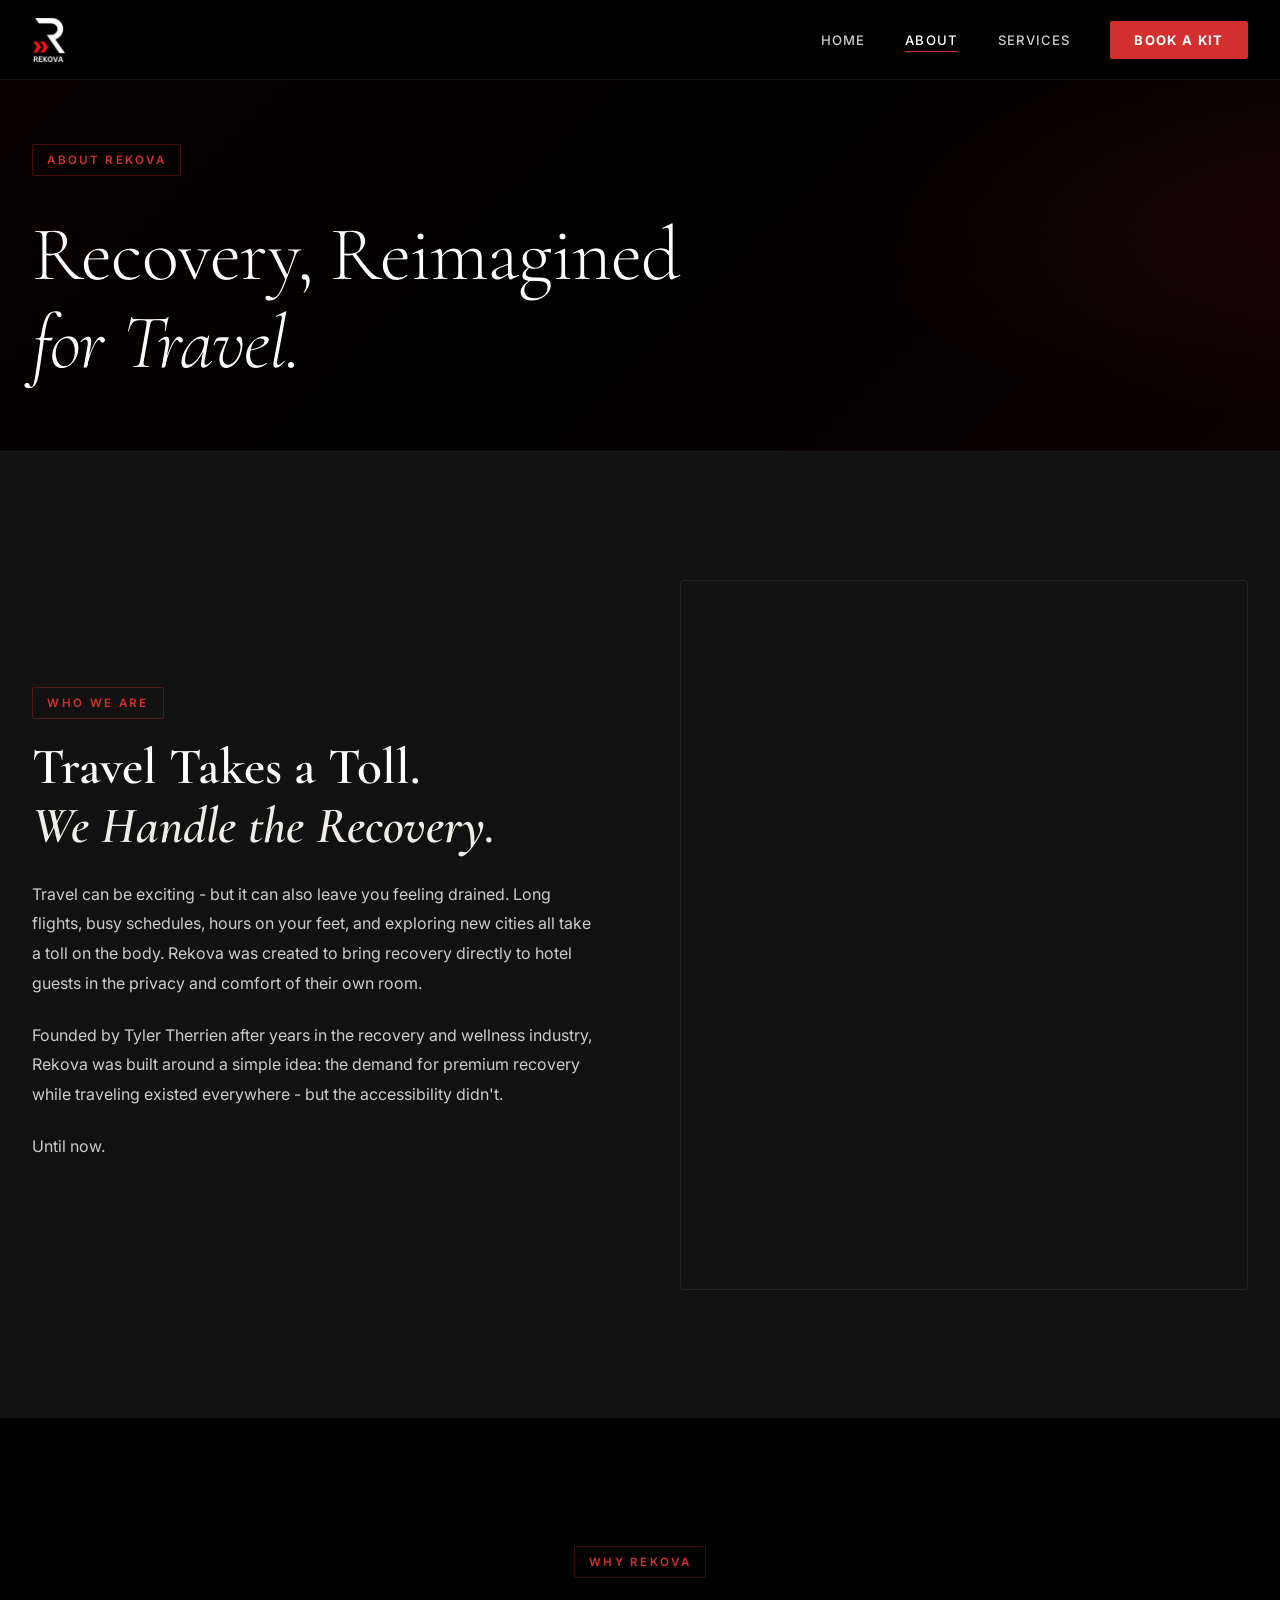
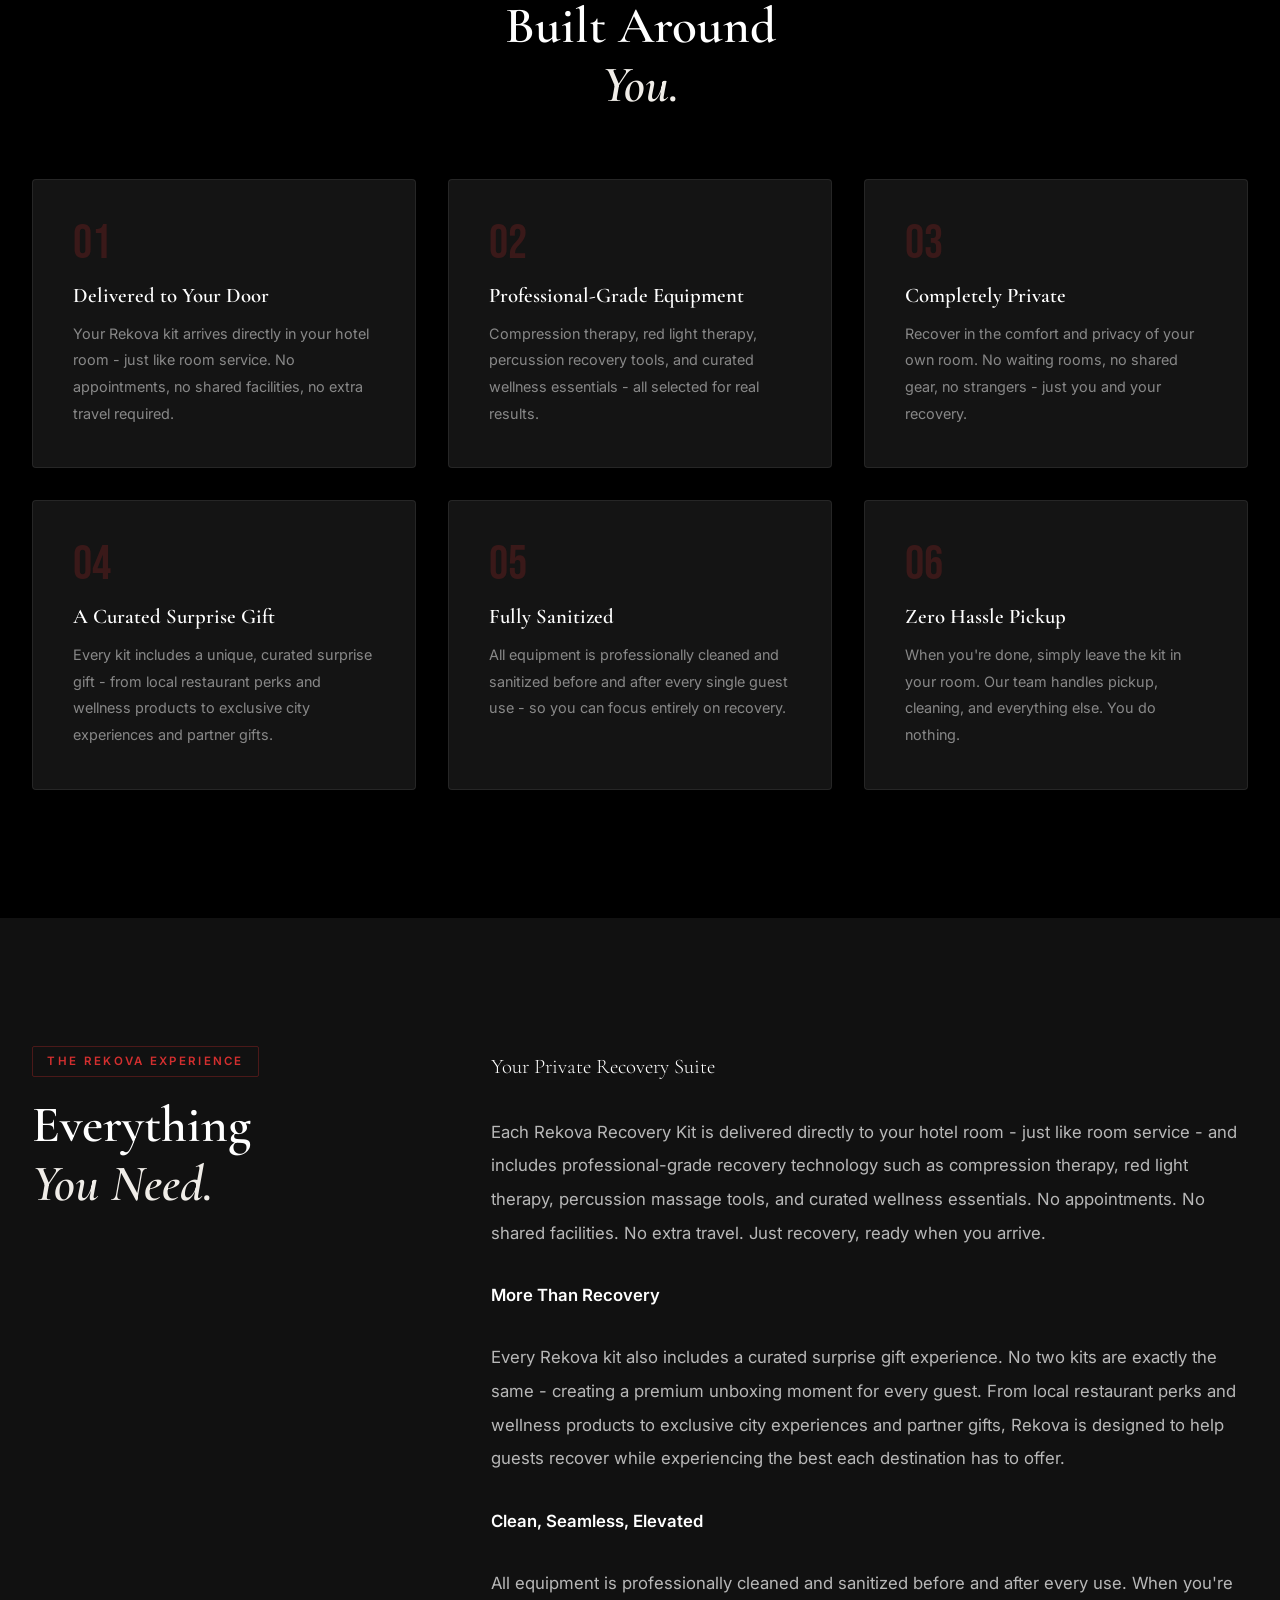
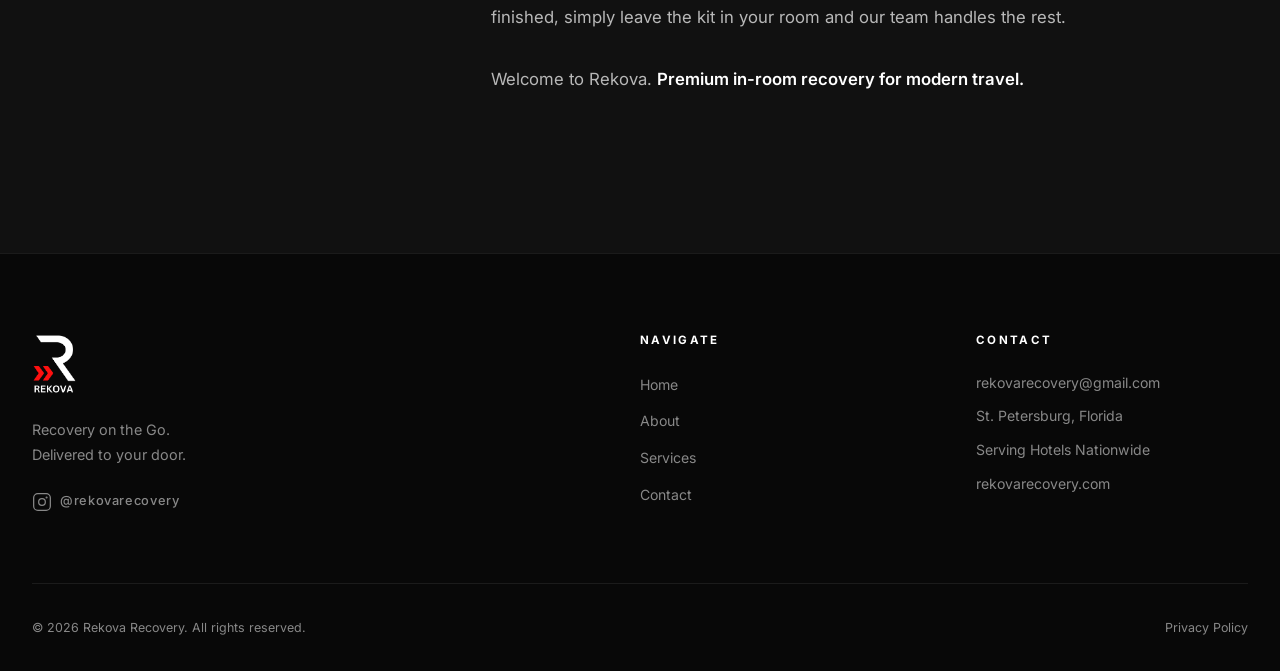
==== about.html @ cc0bc6c5 "Add full Rekova website + pitch decks" ====
﻿<!DOCTYPE html>
<html lang="en">
<head>
    <meta charset="UTF-8">
    <meta name="viewport" content="width=device-width, initial-scale=1.0">
    <title>About - Rekova Recovery</title>
    <link rel="stylesheet" href="styles.css">
    <link rel="preconnect" href="https://fonts.googleapis.com">
    <link rel="preconnect" href="https://fonts.gstatic.com" crossorigin>
    <link href="https://fonts.googleapis.com/css2?family=Cormorant+Garamond:ital,wght@0,300;0,400;0,600;0,700;1,300;1,400&family=Inter:wght@300;400;500;600;700&family=Bebas+Neue&display=swap" rel="stylesheet">
</head>
<body>

    <nav class="navbar" id="navbar">
        <div class="nav-container">
            <a href="index.html" class="nav-logo">
                <img src="rekova-logo.png" class="nav-logo-img" alt="Rekova Recovery">
            </a>
            <ul class="nav-links" id="navLinks">
                <li><a href="index.html">Home</a></li>
                <li><a href="about.html" class="active">About</a></li>
                <li><a href="services.html">Services</a></li>
                <li><a href="contact.html" class="nav-cta">Book a Kit</a></li>
            </ul>
            <button class="hamburger" id="hamburger" aria-label="Menu">
                <span></span><span></span><span></span>
            </button>
        </div>
    </nav>

    <!-- PAGE HERO -->
    <section class="page-hero">
        <div class="page-hero-bg"></div>
        <div class="page-hero-content">
            <span class="label-tag">About Rekova</span>
            <h1>Recovery, Reimagined<br><em>for Travel.</em></h1>
        </div>
    </section>

    <!-- INTRO -->
    <section class="about-intro">
        <div class="container">
            <div class="about-intro-grid">
                <div class="about-intro-text reveal-left">
                    <span class="label-tag">Who We Are</span>
                    <h2 class="section-heading">Travel Takes a Toll.<br><em>We Handle the Recovery.</em></h2>
                    <p>Travel can be exciting - but it can also leave you feeling drained. Long flights, busy schedules, hours on your feet, and exploring new cities all take a toll on the body. Rekova was created to bring recovery directly to hotel guests in the privacy and comfort of their own room.</p>
                    <p>Founded by Tyler Therrien after years in the recovery and wellness industry, Rekova was built around a simple idea: the demand for premium recovery while traveling existed everywhere - but the accessibility didn't.</p>
                    <p>Until now.</p>
                </div>
                <div class="about-intro-media reveal-right">
                    <video autoplay muted loop playsinline>
                        <source src="about-video.mp4" type="video/mp4">
                    </video>
                </div>
            </div>
        </div>
    </section>

    <!-- VALUES -->
    <section class="about-values">
        <div class="container">
            <div class="section-header reveal-up">
                <span class="label-tag">Why Rekova</span>
                <h2 class="section-heading">Built Around<br><em>You.</em></h2>
            </div>
            <div class="values-grid">
                <div class="value-card reveal-up delay-1">
                    <div class="value-num">01</div>
                    <h3>Delivered to Your Door</h3>
                    <p>Your Rekova kit arrives directly in your hotel room - just like room service. No appointments, no shared facilities, no extra travel required.</p>
                </div>
                <div class="value-card reveal-up delay-2">
                    <div class="value-num">02</div>
                    <h3>Professional-Grade Equipment</h3>
                    <p>Compression therapy, red light therapy, percussion recovery tools, and curated wellness essentials - all selected for real results.</p>
                </div>
                <div class="value-card reveal-up delay-3">
                    <div class="value-num">03</div>
                    <h3>Completely Private</h3>
                    <p>Recover in the comfort and privacy of your own room. No waiting rooms, no shared gear, no strangers - just you and your recovery.</p>
                </div>
                <div class="value-card reveal-up delay-1">
                    <div class="value-num">04</div>
                    <h3>A Curated Surprise Gift</h3>
                    <p>Every kit includes a unique, curated surprise gift - from local restaurant perks and wellness products to exclusive city experiences and partner gifts.</p>
                </div>
                <div class="value-card reveal-up delay-2">
                    <div class="value-num">05</div>
                    <h3>Fully Sanitized</h3>
                    <p>All equipment is professionally cleaned and sanitized before and after every single guest use - so you can focus entirely on recovery.</p>
                </div>
                <div class="value-card reveal-up delay-3">
                    <div class="value-num">06</div>
                    <h3>Zero Hassle Pickup</h3>
                    <p>When you're done, simply leave the kit in your room. Our team handles pickup, cleaning, and everything else. You do nothing.</p>
                </div>
            </div>
        </div>
    </section>

    <!-- STORY -->
    <section class="about-story">
        <div class="container">
            <div class="story-grid">
                <div class="story-label reveal-left">
                    <span class="label-tag">The Rekova Experience</span>
                    <h2 class="section-heading">Everything<br><em>You Need.</em></h2>
                </div>
                <div class="story-body reveal-right">
                    <p>Your Private Recovery Suite</p>
                    <p>Each Rekova Recovery Kit is delivered directly to your hotel room - just like room service - and includes professional-grade recovery technology such as compression therapy, red light therapy, percussion massage tools, and curated wellness essentials. No appointments. No shared facilities. No extra travel. Just recovery, ready when you arrive.</p>
                    <p><strong>More Than Recovery</strong></p>
                    <p>Every Rekova kit also includes a curated surprise gift experience. No two kits are exactly the same - creating a premium unboxing moment for every guest. From local restaurant perks and wellness products to exclusive city experiences and partner gifts, Rekova is designed to help guests recover while experiencing the best each destination has to offer.</p>
                    <p><strong>Clean, Seamless, Elevated</strong></p>
                    <p>All equipment is professionally cleaned and sanitized before and after every use. When you're finished, simply leave the kit in your room and our team handles the rest.</p>
                    <p>Welcome to Rekova. <strong>Premium in-room recovery for modern travel.</strong></p>
                </div>
            </div>
        </div>
    </section>

    <!-- FOOTER -->
    <footer class="footer">
        <div class="container">
            <div class="footer-grid">
                <div class="footer-brand">
                    <div class="footer-logo">
                        <img src="rekova-logo.png" class="footer-logo-img" alt="Rekova Recovery">
                    </div>
                    <p class="footer-tagline">Recovery on the Go.<br>Delivered to your door.</p>
                    <a href="https://www.instagram.com/rekovarecovery" target="_blank" rel="noopener" class="footer-ig">
                        <svg viewBox="0 0 24 24" fill="none" stroke="currentColor" stroke-width="1.5" width="20" height="20"><rect x="2" y="2" width="20" height="20" rx="5"/><circle cx="12" cy="12" r="4"/><circle cx="17.5" cy="6.5" r="0.5" fill="currentColor"/></svg>
                        @rekovarecovery
                    </a>
                </div>
                <div class="footer-nav">
                    <h4>Navigate</h4>
                    <ul>
                        <li><a href="index.html">Home</a></li>
                        <li><a href="about.html">About</a></li>
                        <li><a href="services.html">Services</a></li>
                        <li><a href="contact.html">Contact</a></li>
                    </ul>
                </div>
                <div class="footer-contact">
                    <h4>Contact</h4>
                    <ul>
                        <li><a href="mailto:rekovarecovery@gmail.com">rekovarecovery@gmail.com</a></li>
                        <li>St. Petersburg, Florida</li><li>Serving Hotels Nationwide</li>
                        <li><a href="https://www.rekovarecovery.com" target="_blank">rekovarecovery.com</a></li>
                    </ul>
                </div>
            </div>
            <div class="footer-bottom">
                <p>&copy; 2026 Rekova Recovery. All rights reserved.</p>
                <p><a href="#">Privacy Policy</a></p>
            </div>
        </div>
    </footer>
    <script src="script.js"></script>
</body>
</html>
---- styles.css ----
﻿/* ============================================
   REKOVA RECOVERY — MASTER STYLESHEET
   Black & Red | Cormorant Garamond + Inter
   ============================================ */

*, *::before, *::after { margin: 0; padding: 0; box-sizing: border-box; }

html { scroll-behavior: smooth; font-size: 16px; }

:root {
    --black:       #000000;
    --black-deep:  #080808;
    --black-mid:   #111111;
    --black-soft:  #1a1a1a;
    --black-card:  #141414;
    --red:         #D32F2F;
    --red-dark:    #B71C1C;
    --red-light:   #ef5350;
    --white:       #ffffff;
    --off-white:   #f0ede8;
    --gray:        #888888;
    --gray-light:  #cccccc;
    --border:      rgba(255,255,255,0.08);
    --border-red:  rgba(211,47,47,0.3);

    --font-display: 'Cormorant Garamond', serif;
    --font-body:    'Inter', sans-serif;
    --font-caps:    'Bebas Neue', sans-serif;

    --ease: cubic-bezier(0.4, 0, 0.2, 1);
    --ease-out: cubic-bezier(0, 0, 0.2, 1);
    --transition: all 0.35s var(--ease);

    --max-width: 1280px;
    --nav-h: 80px;
}

body {
    font-family: var(--font-body);
    background: var(--black);
    color: var(--white);
    overflow-x: hidden;
    line-height: 1.6;
}

/* ============ SCROLL ANIMATIONS ============ */
.reveal-up, .reveal-left, .reveal-right {
    opacity: 0;
    transform: translateY(40px);
    transition: opacity 0.8s var(--ease-out), transform 0.8s var(--ease-out);
}
.reveal-left { transform: translateX(-40px); }
.reveal-right { transform: translateX(40px); }
.delay-1 { transition-delay: 0.15s !important; }
.delay-2 { transition-delay: 0.30s !important; }
.delay-3 { transition-delay: 0.45s !important; }
.delay-4 { transition-delay: 0.60s !important; }
.revealed { opacity: 1 !important; transform: none !important; }

/* ============ TYPOGRAPHY ============ */
h1, h2, h3, h4 { font-family: var(--font-display); font-weight: 600; line-height: 1.15; }
h1 { font-size: clamp(2.8rem, 7vw, 6rem); }
h2 { font-size: clamp(2rem, 4vw, 3.8rem); }
h3 { font-size: clamp(1.2rem, 2vw, 1.6rem); }
p  { font-size: 1rem; line-height: 1.85; color: var(--gray-light); }

em { font-style: italic; color: var(--white); }

.section-heading { color: var(--white); margin-bottom: 1.5rem; }
.section-heading em { color: var(--off-white); }

.label-tag {
    display: inline-block;
    font-family: var(--font-body);
    font-size: 0.72rem;
    font-weight: 600;
    letter-spacing: 0.2em;
    text-transform: uppercase;
    color: var(--red);
    border: 1px solid var(--border-red);
    padding: 0.35rem 0.9rem;
    margin-bottom: 1.2rem;
    border-radius: 2px;
}
.label-light { color: var(--off-white); border-color: rgba(240,237,232,0.3); }

.section-sub { font-size: 1.05rem; color: var(--gray-light); max-width: 600px; margin: 1rem auto 0; }

/* ============ LAYOUT ============ */
.container {
    max-width: var(--max-width);
    margin: 0 auto;
    padding: 0 2rem;
}
.section-header {
    text-align: center;
    margin-bottom: 4rem;
}

/* ============ BUTTONS ============ */
.btn-primary {
    display: inline-block;
    background: var(--red);
    color: var(--white);
    font-family: var(--font-body);
    font-size: 0.82rem;
    font-weight: 700;
    letter-spacing: 0.12em;
    text-transform: uppercase;
    text-decoration: none;
    padding: 1rem 2.2rem;
    border: 2px solid var(--red);
    border-radius: 3px;
    transition: var(--transition);
    cursor: pointer;
}
.btn-primary:hover {
    background: var(--red-dark);
    border-color: var(--red-dark);
    transform: translateY(-3px);
    box-shadow: 0 20px 50px rgba(211,47,47,0.45);
}
.btn-ghost {
    display: inline-block;
    background: transparent;
    color: var(--white);
    font-family: var(--font-body);
    font-size: 0.82rem;
    font-weight: 600;
    letter-spacing: 0.12em;
    text-transform: uppercase;
    text-decoration: none;
    padding: 1rem 2.2rem;
    border: 2px solid rgba(255,255,255,0.35);
    border-radius: 3px;
    transition: var(--transition);
    cursor: pointer;
}
.btn-ghost:hover {
    border-color: var(--white);
    background: rgba(255,255,255,0.06);
    transform: translateY(-3px);
}
.btn-text-link {
    display: inline-flex;
    align-items: center;
    gap: 0.5rem;
    color: var(--red);
    font-family: var(--font-body);
    font-size: 0.85rem;
    font-weight: 600;
    letter-spacing: 0.1em;
    text-transform: uppercase;
    text-decoration: none;
    transition: var(--transition);
    margin-top: 1.5rem;
}
.btn-text-link:hover { gap: 1rem; color: var(--red-light); }
.btn-text-link .arrow { transition: var(--transition); }

/* ============ NAVBAR ============ */
.navbar {
    position: fixed;
    top: 0; left: 0; width: 100%;
    z-index: 1000;
    height: var(--nav-h);
    background: rgba(0,0,0,0.92);
    backdrop-filter: blur(12px);
    border-bottom: 1px solid var(--border);
    transition: var(--transition);
}
.navbar.scrolled {
    background: rgba(0,0,0,0.98);
    box-shadow: 0 4px 30px rgba(0,0,0,0.6);
}
.nav-container {
    max-width: var(--max-width);
    margin: 0 auto;
    padding: 0 2rem;
    height: 100%;
    display: flex;
    align-items: center;
    justify-content: space-between;
}
.nav-logo {
    display: flex;
    align-items: center;
    gap: 0.8rem;
    text-decoration: none;
}
.logo-mark { width: 42px; height: 50px; flex-shrink: 0; }
.nav-logo-img { height: 46px; width: auto; display: block; }
.footer-logo-img { height: 60px; width: auto; display: block; }
.logo-svg-icon { width: 100%; height: 100%; }
.logo-text-group { display: flex; flex-direction: column; line-height: 1.1; }
.logo-name {
    font-family: var(--font-caps);
    font-size: 1.5rem;
    color: var(--white);
    letter-spacing: 0.08em;
}
.logo-sub {
    font-family: var(--font-body);
    font-size: 0.6rem;
    font-weight: 500;
    letter-spacing: 0.2em;
    color: var(--red);
    text-transform: uppercase;
}
.nav-links {
    display: flex;
    list-style: none;
    align-items: center;
    gap: 2.5rem;
}
.nav-links a {
    text-decoration: none;
    color: var(--gray-light);
    font-size: 0.82rem;
    font-weight: 500;
    letter-spacing: 0.08em;
    text-transform: uppercase;
    transition: color 0.25s;
    position: relative;
    padding-bottom: 4px;
}
.nav-links a::after {
    content: '';
    position: absolute;
    bottom: 0; left: 0;
    width: 0; height: 1px;
    background: var(--red);
    transition: width 0.3s var(--ease);
}
.nav-links a:hover, .nav-links a.active { color: var(--white); }
.nav-links a:hover::after, .nav-links a.active::after { width: 100%; }
.nav-cta {
    background: var(--red) !important;
    color: var(--white) !important;
    padding: 0.55rem 1.4rem !important;
    border-radius: 3px;
    border: 2px solid var(--red) !important;
    letter-spacing: 0.1em !important;
    font-weight: 700 !important;
}
.nav-cta::after { display: none !important; }
.nav-cta:hover { background: var(--red-dark) !important; border-color: var(--red-dark) !important; }
.hamburger {
    display: none;
    flex-direction: column;
    gap: 5px;
    background: none;
    border: none;
    cursor: pointer;
    padding: 4px;
}
.hamburger span {
    display: block;
    width: 24px; height: 2px;
    background: var(--white);
    transition: var(--transition);
}
.hamburger.open span:nth-child(1) { transform: translateY(7px) rotate(45deg); }
.hamburger.open span:nth-child(2) { opacity: 0; }
.hamburger.open span:nth-child(3) { transform: translateY(-7px) rotate(-45deg); }

/* ============ HERO ============ */
.hero {
    position: relative;
    min-height: 100vh;
    display: flex;
    align-items: center;
    justify-content: center;
    overflow: hidden;
    background: var(--black-deep);
}
.hero-video-wrap {
    position: absolute;
    inset: 0;
    overflow: hidden;
}
.hero-video {
    width: 100%; height: 100%;
    object-fit: cover;
    object-position: center;
}
.hero-overlay {
    position: absolute;
    inset: 0;
    background: linear-gradient(
        180deg,
        rgba(0,0,0,0.3) 0%,
        rgba(0,0,0,0.55) 40%,
        rgba(0,0,0,0.75) 80%,
        rgba(0,0,0,0.95) 100%
    );
    z-index: 1;
}
.hero-content {
    position: relative;
    z-index: 2;
    text-align: center;
    max-width: 900px;
    padding: 0 2rem;
    margin-top: var(--nav-h);
}
.hero-eyebrow {
    font-family: var(--font-body);
    font-size: 0.78rem;
    font-weight: 600;
    letter-spacing: 0.25em;
    text-transform: uppercase;
    color: var(--red-light);
    margin-bottom: 1.5rem;
    display: block;
}
.hero-headline {
    font-size: clamp(3rem, 8vw, 7rem);
    font-weight: 300;
    color: var(--white);
    line-height: 1.1;
    margin-bottom: 1.8rem;
    letter-spacing: -0.01em;
}
.hero-headline em { font-style: italic; font-weight: 300; color: var(--off-white); }
.hero-sub {
    font-size: 1.1rem;
    color: rgba(255,255,255,0.75);
    max-width: 600px;
    margin: 0 auto 2.5rem;
    line-height: 1.9;
}
.hero-actions {
    display: flex;
    gap: 1rem;
    justify-content: center;
    flex-wrap: wrap;
}
.hero-scroll-hint {
    position: absolute;
    bottom: 2.5rem;
    left: 50%;
    transform: translateX(-50%);
    z-index: 2;
    display: flex;
    flex-direction: column;
    align-items: center;
    gap: 0.5rem;
    color: rgba(255,255,255,0.4);
    font-size: 0.65rem;
    font-weight: 600;
    letter-spacing: 0.15em;
    text-transform: uppercase;
}
.scroll-line {
    width: 1px;
    height: 50px;
    background: linear-gradient(to bottom, rgba(255,255,255,0.4), transparent);
    animation: scrollPulse 1.8s ease-in-out infinite;
}
@keyframes scrollPulse {
    0%, 100% { opacity: 0.4; }
    50% { opacity: 1; }
}

/* ============ TICKER ============ */
.ticker-wrap {
    background: var(--red);
    overflow: hidden;
    white-space: nowrap;
    padding: 0.9rem 0;
    border-top: 1px solid var(--red-dark);
    border-bottom: 1px solid var(--red-dark);
}
.ticker-track {
    display: inline-flex;
    align-items: center;
    gap: 2rem;
    animation: ticker 30s linear infinite;
}
.ticker-track span {
    font-family: var(--font-caps);
    font-size: 0.95rem;
    letter-spacing: 0.15em;
    color: var(--white);
    white-space: nowrap;
}
.ticker-track .sep { color: rgba(255,255,255,0.5); font-size: 0.6rem; }
@keyframes ticker {
    from { transform: translateX(0); }
    to   { transform: translateX(-50%); }
}

/* ============ MODEL SECTION ============ */
.model-section {
    padding: 8rem 0;
    background: var(--black-mid);
}
.model-grid {
    display: grid;
    grid-template-columns: 1fr 1fr;
    gap: 5rem;
    align-items: center;
}
.model-text p { margin-bottom: 1.2rem; }
.model-text strong { color: var(--white); font-weight: 600; }
.model-video-card {
    position: relative;
    border-radius: 4px;
    overflow: hidden;
    aspect-ratio: 9/14;
    border: 1px solid var(--border);
    box-shadow: 0 40px 80px rgba(0,0,0,0.6);
}
.model-video-card video {
    width: 100%; height: 100%;
    object-fit: cover;
}
.video-caption {
    position: absolute;
    bottom: 0; left: 0; right: 0;
    background: linear-gradient(transparent, rgba(0,0,0,0.85));
    padding: 2rem 1.2rem 1rem;
    font-size: 0.72rem;
    font-weight: 500;
    letter-spacing: 0.12em;
    text-transform: uppercase;
    color: rgba(255,255,255,0.6);
}

/* ============ KIT SECTION ============ */
.kit-section {
    padding: 8rem 0;
    background: var(--black);
}
.kit-grid {
    display: grid;
    grid-template-columns: repeat(2, 1fr);
    gap: 2px;
    background: var(--border);
    border: 1px solid var(--border);
    border-radius: 6px;
    overflow: hidden;
}
.kit-card {
    background: var(--black-card);
    display: flex;
    flex-direction: column;
    transition: var(--transition);
}
.kit-card:hover { background: #1c1c1c; }
.kit-card-media {
    position: relative;
    aspect-ratio: 16/9;
    overflow: hidden;
}
.kit-card-media img,
.kit-card-media video {
    width: 100%; height: 100%;
    object-fit: cover;
    transition: transform 0.6s var(--ease);
}
.kit-card:hover .kit-card-media img,
.kit-card:hover .kit-card-media video { transform: scale(1.04); }
.kit-number {
    position: absolute;
    top: 1rem; right: 1rem;
    font-family: var(--font-caps);
    font-size: 3rem;
    color: rgba(255,255,255,0.12);
    line-height: 1;
    pointer-events: none;
}
.kit-card-body { padding: 1.8rem; }
.kit-card-body h3 {
    font-family: var(--font-display);
    font-size: 1.4rem;
    font-weight: 600;
    color: var(--white);
    margin-bottom: 0.7rem;
}
.kit-card-body p { font-size: 0.9rem; margin-bottom: 1.2rem; color: var(--gray-light); }
.kit-benefits {
    list-style: none;
    display: flex;
    flex-direction: column;
    gap: 0.4rem;
}
.kit-benefits li {
    font-size: 0.8rem;
    color: var(--gray);
    padding-left: 1rem;
    position: relative;
    letter-spacing: 0.03em;
}
.kit-benefits li::before {
    content: '—';
    position: absolute;
    left: 0;
    color: var(--red);
    font-weight: 700;
}
.kit-card-gift .kit-card-media { background: var(--black-soft); }
.kit-card-upgrade {
    grid-column: 1 / -1;
    flex-direction: row;
    align-items: stretch;
    border-top: 2px solid var(--red);
    background: linear-gradient(135deg, #0d0000 0%, var(--black-card) 60%);
}
.kit-card-upgrade:hover { background: linear-gradient(135deg, #180000 0%, #1c1c1c 60%); }
.kit-card-upgrade .kit-card-media {
    width: 40%;
    flex-shrink: 0;
    aspect-ratio: unset;
    min-height: 320px;
}
.kit-card-upgrade .kit-card-body {
    padding: 3rem;
    display: flex;
    flex-direction: column;
    justify-content: center;
}
@media (max-width: 768px) {
    .kit-card-upgrade { flex-direction: column; }
    .kit-card-upgrade .kit-card-media { width: 100%; aspect-ratio: 16/9; min-height: unset; }
}
.upgrade-badge {
    display: inline-block;
    background: var(--red);
    color: var(--white);
    font-size: 0.62rem;
    font-weight: 700;
    letter-spacing: 0.2em;
    text-transform: uppercase;
    padding: 0.3rem 0.9rem;
    border-radius: 2px;
    margin-bottom: 1.2rem;
}
.kit-gift-media {
    display: flex;
    align-items: center;
    justify-content: center;
    background: radial-gradient(ellipse at center, #1a0a0a 0%, var(--black) 70%) !important;
}
.gift-visual {
    display: flex;
    align-items: center;
    justify-content: center;
    position: relative;
    width: 100px; height: 100px;
}
.gift-icon { font-size: 3.5rem; position: relative; z-index: 2; animation: giftFloat 3s ease-in-out infinite; }
@keyframes giftFloat {
    0%, 100% { transform: translateY(0); }
    50% { transform: translateY(-10px); }
}
.gift-pulse {
    position: absolute;
    width: 90px; height: 90px;
    border: 2px solid var(--red);
    border-radius: 50%;
    animation: giftPulse 2s ease-out infinite;
    opacity: 0;
}
@keyframes giftPulse {
    0% { transform: scale(0.8); opacity: 0.6; }
    100% { transform: scale(1.8); opacity: 0; }
}

/* ============ GALLERY REEL ============ */
.gallery-section {
    padding: 8rem 0 4rem;
    background: var(--black-mid);
}
.gallery-reel {
    position: relative;
    margin-top: 3rem;
    overflow: hidden;
}
.reel-track {
    display: flex;
    gap: 1rem;
    overflow-x: auto;
    scroll-snap-type: x mandatory;
    scroll-behavior: smooth;
    padding: 0 2rem 1.5rem;
    -webkit-overflow-scrolling: touch;
    scrollbar-width: none;
}
.reel-track::-webkit-scrollbar { display: none; }
.reel-item {
    flex: 0 0 320px;
    aspect-ratio: 9/16;
    border-radius: 4px;
    overflow: hidden;
    scroll-snap-align: start;
    border: 1px solid var(--border);
    background: var(--black-card);
    position: relative;
}
.reel-item video {
    width: 100%; height: 100%;
    object-fit: cover;
    display: block;
}
.reel-btn {
    position: absolute;
    top: 50%;
    transform: translateY(-50%);
    background: rgba(0,0,0,0.7);
    border: 1px solid var(--border);
    color: var(--white);
    width: 48px; height: 48px;
    border-radius: 50%;
    font-size: 1.2rem;
    cursor: pointer;
    transition: var(--transition);
    z-index: 10;
    display: flex;
    align-items: center;
    justify-content: center;
    backdrop-filter: blur(4px);
}
.reel-btn:hover { background: var(--red); border-color: var(--red); }
.reel-prev { left: 1rem; }
.reel-next { right: 1rem; }

/* ============ FOR SECTION ============ */
.for-section {
    padding: 8rem 0;
    background: var(--black);
}
.for-grid {
    display: grid;
    grid-template-columns: repeat(4, 1fr);
    gap: 1.5rem;
}
.for-card {
    background: var(--black-card);
    border: 1px solid var(--border);
    border-radius: 4px;
    padding: 2.5rem 1.8rem;
    transition: var(--transition);
    position: relative;
    overflow: hidden;
}
.for-card::before {
    content: '';
    position: absolute;
    bottom: 0; left: 0;
    width: 100%; height: 2px;
    background: var(--red);
    transform: scaleX(0);
    transform-origin: left;
    transition: transform 0.4s var(--ease);
}
.for-card:hover { border-color: var(--border-red); transform: translateY(-6px); }
.for-card:hover::before { transform: scaleX(1); }
.for-icon { font-size: 2.2rem; margin-bottom: 1.2rem; display: block; }
.for-card h3 {
    font-family: var(--font-display);
    font-size: 1.2rem;
    font-weight: 600;
    color: var(--white);
    margin-bottom: 0.8rem;
}
.for-card p { font-size: 0.88rem; color: var(--gray); line-height: 1.75; }

/* ============ PARTNERS SECTION ============ */
.partners-section {
    padding: 8rem 0;
    background: var(--black-mid);
}
.partners-grid {
    display: grid;
    grid-template-columns: 1fr 1fr;
    gap: 5rem;
    align-items: center;
}
.partners-text p { margin-bottom: 2rem; }
.partners-stats {
    display: grid;
    grid-template-columns: repeat(3, 1fr);
    gap: 1.5rem;
    margin: 2.5rem 0;
    border-top: 1px solid var(--border);
    border-bottom: 1px solid var(--border);
    padding: 2rem 0;
}
.stat-num {
    font-family: var(--font-display);
    font-size: 1.3rem;
    font-weight: 600;
    color: var(--white);
    margin-bottom: 0.3rem;
}
.stat-label {
    font-size: 0.72rem;
    font-weight: 500;
    letter-spacing: 0.1em;
    text-transform: uppercase;
    color: var(--gray);
}
.partners-card-stack {
    position: relative;
    height: 480px;
}
.pcard {
    position: absolute;
    border-radius: 6px;
    overflow: hidden;
    border: 1px solid var(--border);
    box-shadow: 0 30px 60px rgba(0,0,0,0.6);
}
.pcard img { width: 100%; height: 100%; object-fit: cover; }
.pcard-1 {
    width: 75%;
    height: 380px;
    top: 0; right: 0;
}
.pcard-2 {
    width: 55%;
    height: 280px;
    bottom: 0; left: 0;
    border: 2px solid var(--border-red);
}

/* ============ CTA BANNER ============ */
.cta-banner {
    position: relative;
    min-height: 600px;
    display: flex;
    align-items: center;
    justify-content: center;
    overflow: hidden;
}
.cta-banner-bg {
    position: absolute;
    inset: 0;
}
.cta-banner-bg video {
    width: 100%; height: 100%;
    object-fit: cover;
}
.cta-banner-overlay {
    position: absolute;
    inset: 0;
    background: rgba(0,0,0,0.75);
}
.cta-banner-content {
    position: relative;
    z-index: 2;
    text-align: center;
    padding: 4rem 2rem;
}
.cta-banner-content h2 {
    font-size: clamp(2.5rem, 6vw, 5rem);
    font-weight: 300;
    color: var(--white);
    margin: 1rem 0;
}
.cta-banner-content p { max-width: 480px; margin: 0 auto 2.5rem; }
.cta-banner-actions {
    display: flex;
    gap: 1rem;
    justify-content: center;
    flex-wrap: wrap;
}

/* ============ FOOTER ============ */
.footer {
    background: var(--black-deep);
    border-top: 1px solid var(--border);
    padding: 5rem 0 2rem;
}
.footer-grid {
    display: grid;
    grid-template-columns: 2fr 1fr 1fr;
    gap: 4rem;
    margin-bottom: 4rem;
}
.footer-logo {
    display: flex;
    align-items: center;
    gap: 0.8rem;
    margin-bottom: 1.5rem;
}
.footer-logo-svg { width: 48px; height: 57px; }
.footer-logo-name {
    font-family: var(--font-caps);
    font-size: 1.6rem;
    color: var(--white);
    letter-spacing: 0.08em;
    line-height: 1;
}
.footer-logo-sub {
    font-size: 0.6rem;
    font-weight: 500;
    letter-spacing: 0.2em;
    color: var(--red);
    text-transform: uppercase;
}
.footer-tagline {
    font-size: 0.9rem;
    color: var(--gray);
    line-height: 1.7;
    margin-bottom: 1.5rem;
}
.footer-ig {
    display: inline-flex;
    align-items: center;
    gap: 0.5rem;
    color: var(--gray);
    text-decoration: none;
    font-size: 0.8rem;
    font-weight: 500;
    letter-spacing: 0.05em;
    transition: color 0.25s;
}
.footer-ig:hover { color: var(--red-light); }
.footer-nav h4, .footer-contact h4 {
    font-family: var(--font-body);
    font-size: 0.72rem;
    font-weight: 700;
    letter-spacing: 0.2em;
    text-transform: uppercase;
    color: var(--white);
    margin-bottom: 1.5rem;
}
.footer-nav ul, .footer-contact ul {
    list-style: none;
    display: flex;
    flex-direction: column;
    gap: 0.7rem;
}
.footer-nav a, .footer-contact a,
.footer-contact li {
    color: var(--gray);
    text-decoration: none;
    font-size: 0.88rem;
    transition: color 0.25s;
}
.footer-nav a:hover, .footer-contact a:hover { color: var(--white); }
.footer-bottom {
    border-top: 1px solid var(--border);
    padding-top: 2rem;
    display: flex;
    justify-content: space-between;
    align-items: center;
}
.footer-bottom p, .footer-bottom a {
    font-size: 0.78rem;
    color: var(--gray);
    text-decoration: none;
}
.footer-bottom a:hover { color: var(--white); }

/* ============ PAGE HERO (inner pages) ============ */
.page-hero {
    position: relative;
    min-height: 50vh;
    display: flex;
    align-items: flex-end;
    background: var(--black-deep);
    padding-top: var(--nav-h);
    border-bottom: 1px solid var(--border);
    overflow: hidden;
}
.page-hero-bg {
    position: absolute;
    inset: 0;
    background: linear-gradient(135deg, #0a0000 0%, #000 50%, #0d0000 100%);
}
.page-hero-bg::after {
    content: '';
    position: absolute;
    top: 0; right: 0;
    width: 40%; height: 100%;
    background: radial-gradient(ellipse at right, rgba(211,47,47,0.08), transparent 60%);
}
.page-hero-content {
    position: relative;
    z-index: 2;
    padding: 4rem 2rem 4rem;
    max-width: var(--max-width);
    width: 100%;
    margin: 0 auto;
}
.page-hero-content h1 {
    font-weight: 300;
    font-size: clamp(2.5rem, 6vw, 5.5rem);
    margin-top: 1rem;
    letter-spacing: -0.01em;
}

/* ============ ABOUT PAGE ============ */
.about-intro {
    padding: 8rem 0;
    background: var(--black-mid);
}
.about-intro-grid {
    display: grid;
    grid-template-columns: 1fr 1fr;
    gap: 5rem;
    align-items: center;
}
.about-intro-text p { margin-bottom: 1.4rem; }
.about-intro-media {
    position: relative;
    border-radius: 4px;
    overflow: hidden;
    aspect-ratio: 4/5;
    border: 1px solid var(--border);
}
.about-intro-media video { width: 100%; height: 100%; object-fit: cover; }

.about-values {
    padding: 8rem 0;
    background: var(--black);
}
.values-grid {
    display: grid;
    grid-template-columns: repeat(3, 1fr);
    gap: 2rem;
    margin-top: 4rem;
}
.value-card {
    padding: 2.5rem;
    border: 1px solid var(--border);
    border-radius: 4px;
    background: var(--black-card);
    transition: var(--transition);
}
.value-card:hover { border-color: var(--border-red); transform: translateY(-5px); }
.value-num {
    font-family: var(--font-caps);
    font-size: 3rem;
    color: rgba(211,47,47,0.2);
    margin-bottom: 1rem;
    line-height: 1;
}
.value-card h3 {
    font-family: var(--font-display);
    font-size: 1.3rem;
    color: var(--white);
    margin-bottom: 0.8rem;
}
.value-card p { font-size: 0.9rem; color: var(--gray); }

.about-story {
    padding: 8rem 0;
    background: var(--black-mid);
}
.story-grid {
    display: grid;
    grid-template-columns: 1fr 2fr;
    gap: 5rem;
    align-items: start;
}
.story-label {
    position: sticky;
    top: 120px;
}
.story-body p { margin-bottom: 1.8rem; font-size: 1.05rem; line-height: 2; color: rgba(255,255,255,0.7); }
.story-body p:first-child { font-size: 1.3rem; font-family: var(--font-display); font-weight: 300; color: var(--white); }
.story-body strong { color: var(--white); font-weight: 600; }

/* ============ SERVICES PAGE ============ */
.services-list {
    padding: 8rem 0;
    background: var(--black);
}
.service-item {
    display: grid;
    grid-template-columns: 1fr 1fr;
    gap: 5rem;
    align-items: center;
    padding: 6rem 0;
    border-bottom: 1px solid var(--border);
}
.service-item:first-child { padding-top: 0; }
.service-item:last-child { border-bottom: none; }
.service-item.reverse .service-media { order: -1; }
.service-media {
    position: relative;
    border-radius: 4px;
    overflow: hidden;
    aspect-ratio: 16/10;
    border: 1px solid var(--border);
}
.service-media video, .service-media img {
    width: 100%; height: 100%;
    object-fit: cover;
    transition: transform 0.6s var(--ease);
}
.service-item:hover .service-media video,
.service-item:hover .service-media img { transform: scale(1.03); }
.service-badge {
    display: inline-block;
    background: var(--red);
    color: var(--white);
    font-size: 0.65rem;
    font-weight: 700;
    letter-spacing: 0.18em;
    text-transform: uppercase;
    padding: 0.3rem 0.8rem;
    border-radius: 2px;
    margin-bottom: 1.2rem;
}
.service-text h3 { font-size: clamp(1.6rem, 3vw, 2.5rem); margin-bottom: 1rem; }
.service-text p { margin-bottom: 1.5rem; }
.service-details {
    display: grid;
    grid-template-columns: 1fr 1fr;
    gap: 0.8rem;
    margin-top: 1.5rem;
}
.detail-item {
    font-size: 0.8rem;
    color: var(--gray);
    padding-left: 1rem;
    position: relative;
    letter-spacing: 0.03em;
}
.detail-item::before { content: '—'; position: absolute; left: 0; color: var(--red); font-weight: 700; }

.gift-section-full {
    padding: 8rem 0;
    background: var(--black-mid);
}
.gift-full-grid {
    display: grid;
    grid-template-columns: 1fr 1fr;
    gap: 5rem;
    align-items: center;
    margin-top: 4rem;
}
.gift-ideas {
    display: grid;
    grid-template-columns: 1fr 1fr;
    gap: 1rem;
    margin-top: 2rem;
}
.gift-idea {
    background: var(--black-card);
    border: 1px solid var(--border);
    border-radius: 4px;
    padding: 1.5rem;
    transition: var(--transition);
}
.gift-idea:hover { border-color: var(--border-red); }
.gift-idea-icon { font-size: 1.8rem; margin-bottom: 0.7rem; }
.gift-idea h4 { font-family: var(--font-body); font-size: 0.88rem; font-weight: 600; color: var(--white); margin-bottom: 0.4rem; }
.gift-idea p { font-size: 0.78rem; color: var(--gray); }
.gift-visual-large {
    background: radial-gradient(ellipse at center, #1a0505 0%, #000 70%);
    border: 1px solid var(--border);
    border-radius: 6px;
    aspect-ratio: 1;
    display: flex;
    align-items: center;
    justify-content: center;
    font-size: 8rem;
    position: relative;
    overflow: hidden;
}
.gift-visual-large::after {
    content: '';
    position: absolute;
    inset: 0;
    border-radius: inherit;
    border: 2px solid var(--border-red);
    animation: giftBorderPulse 2.5s ease-in-out infinite;
}
@keyframes giftBorderPulse {
    0%, 100% { opacity: 0.3; }
    50% { opacity: 1; }
}

/* ============ CONTACT PAGE ============ */
.contact-section {
    padding: 8rem 0;
    background: var(--black-mid);
}
.contact-grid {
    display: grid;
    grid-template-columns: 1fr 1.6fr;
    gap: 6rem;
    align-items: start;
}
.contact-info h3 {
    font-family: var(--font-display);
    font-size: 1.8rem;
    color: var(--white);
    margin-bottom: 2rem;
}
.contact-detail {
    margin-bottom: 1.8rem;
    padding-bottom: 1.8rem;
    border-bottom: 1px solid var(--border);
}
.contact-detail:last-child { border-bottom: none; }
.contact-detail-label {
    font-size: 0.68rem;
    font-weight: 700;
    letter-spacing: 0.2em;
    text-transform: uppercase;
    color: var(--red);
    margin-bottom: 0.4rem;
    display: block;
}
.contact-detail a, .contact-detail p {
    color: var(--white);
    text-decoration: none;
    font-size: 0.95rem;
    font-weight: 400;
    transition: color 0.25s;
}
.contact-detail a:hover { color: var(--red-light); }

.contact-form {
    background: var(--black-card);
    border: 1px solid var(--border);
    border-radius: 6px;
    padding: 3rem;
}
.form-group { margin-bottom: 1.5rem; }
.form-group label {
    display: block;
    font-size: 0.72rem;
    font-weight: 600;
    letter-spacing: 0.15em;
    text-transform: uppercase;
    color: var(--gray-light);
    margin-bottom: 0.6rem;
}
.form-group input,
.form-group select,
.form-group textarea {
    width: 100%;
    background: var(--black-mid);
    border: 1px solid var(--border);
    border-radius: 3px;
    color: var(--white);
    font-family: var(--font-body);
    font-size: 0.95rem;
    padding: 0.9rem 1.1rem;
    transition: border-color 0.25s;
    outline: none;
    appearance: none;
}
.form-group input:focus,
.form-group select:focus,
.form-group textarea:focus { border-color: var(--red); }
.form-group select option { background: var(--black-mid); }
.form-group textarea { resize: vertical; min-height: 130px; line-height: 1.6; }
.form-row { display: grid; grid-template-columns: 1fr 1fr; gap: 1.5rem; }
.form-submit {
    margin-top: 0.5rem;
    width: 100%;
    font-size: 0.85rem;
    padding: 1.1rem;
    border: none;
    background: var(--red);
    color: var(--white);
    border-radius: 3px;
    font-weight: 700;
    letter-spacing: 0.12em;
    text-transform: uppercase;
    cursor: pointer;
    transition: var(--transition);
}
.form-submit:hover {
    background: var(--red-dark);
    transform: translateY(-2px);
    box-shadow: 0 15px 35px rgba(211,47,47,0.4);
}
.form-success {
    display: none;
    text-align: center;
    padding: 2rem;
}
.form-success h3 { color: var(--red-light); margin-bottom: 0.8rem; }
.form-success p { color: var(--gray-light); }

/* ============ RESPONSIVE ============ */
@media (max-width: 1024px) {
    .model-grid, .partners-grid, .about-intro-grid,
    .story-grid, .gift-full-grid { grid-template-columns: 1fr; gap: 3rem; }
    .partners-card-stack { height: 350px; }
    .pcard-1 { width: 70%; height: 280px; }
    .pcard-2 { width: 55%; height: 220px; }
    .for-grid { grid-template-columns: repeat(2, 1fr); }
    .kit-grid { grid-template-columns: 1fr; }
    .values-grid { grid-template-columns: 1fr 1fr; }
    .service-item { grid-template-columns: 1fr; gap: 2.5rem; }
    .service-item.reverse .service-media { order: 0; }
    .contact-grid { grid-template-columns: 1fr; gap: 3rem; }
    .footer-grid { grid-template-columns: 1fr 1fr; }
}
@media (max-width: 768px) {
    :root { --nav-h: 70px; }
    .nav-links {
        position: fixed;
        top: var(--nav-h); left: 0;
        width: 100%; height: calc(100vh - var(--nav-h));
        background: rgba(0,0,0,0.98);
        flex-direction: column;
        align-items: center;
        justify-content: center;
        gap: 2.5rem;
        transform: translateX(100%);
        transition: transform 0.4s var(--ease);
    }
    .nav-links.open { transform: translateX(0); }
    .nav-links a { font-size: 1.1rem; }
    .hamburger { display: flex; }
    .hero-headline { font-size: clamp(2.4rem, 10vw, 4rem); }
    .kit-grid { grid-template-columns: 1fr; }
    .for-grid { grid-template-columns: 1fr; }
    .values-grid { grid-template-columns: 1fr; }
    .reel-item { flex: 0 0 260px; }
    .footer-grid { grid-template-columns: 1fr; gap: 2.5rem; }
    .footer-bottom { flex-direction: column; gap: 1rem; text-align: center; }
    .form-row { grid-template-columns: 1fr; }
    .contact-form { padding: 2rem 1.5rem; }
    .gift-ideas { grid-template-columns: 1fr; }
}
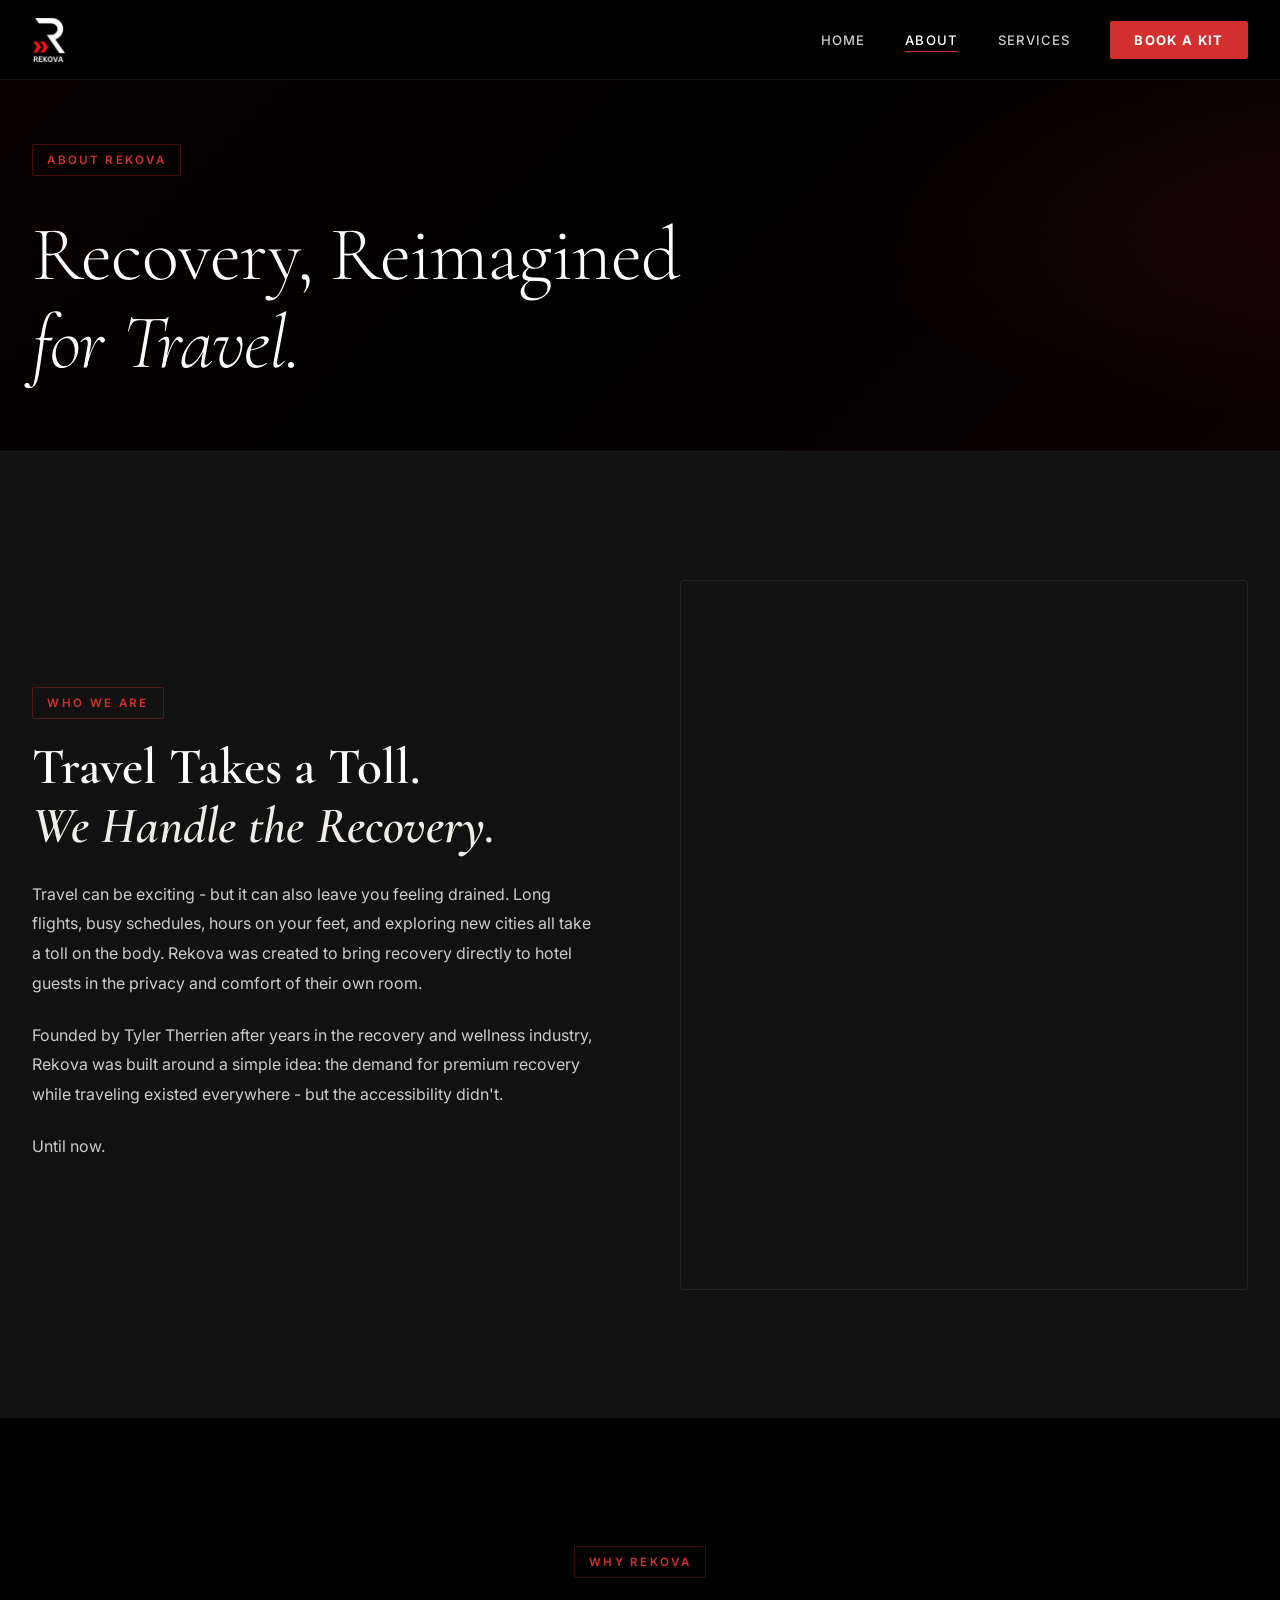
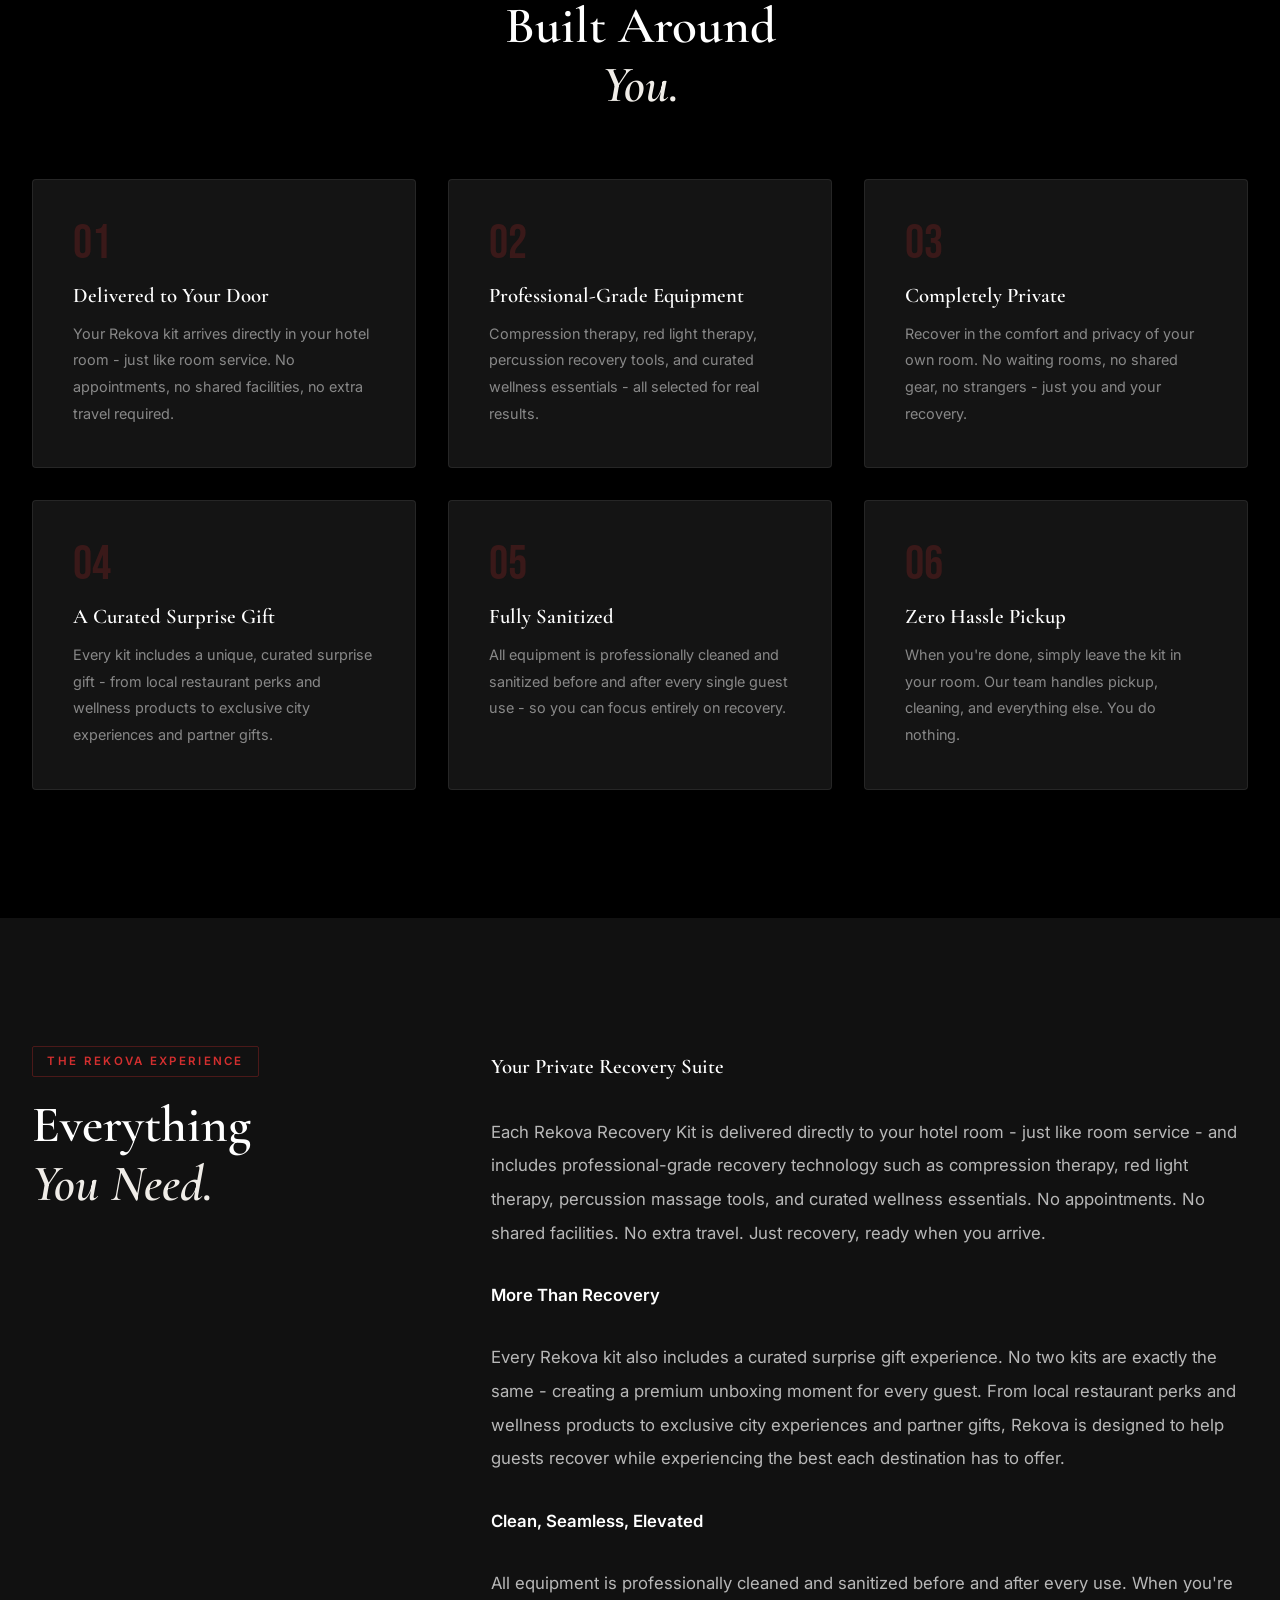
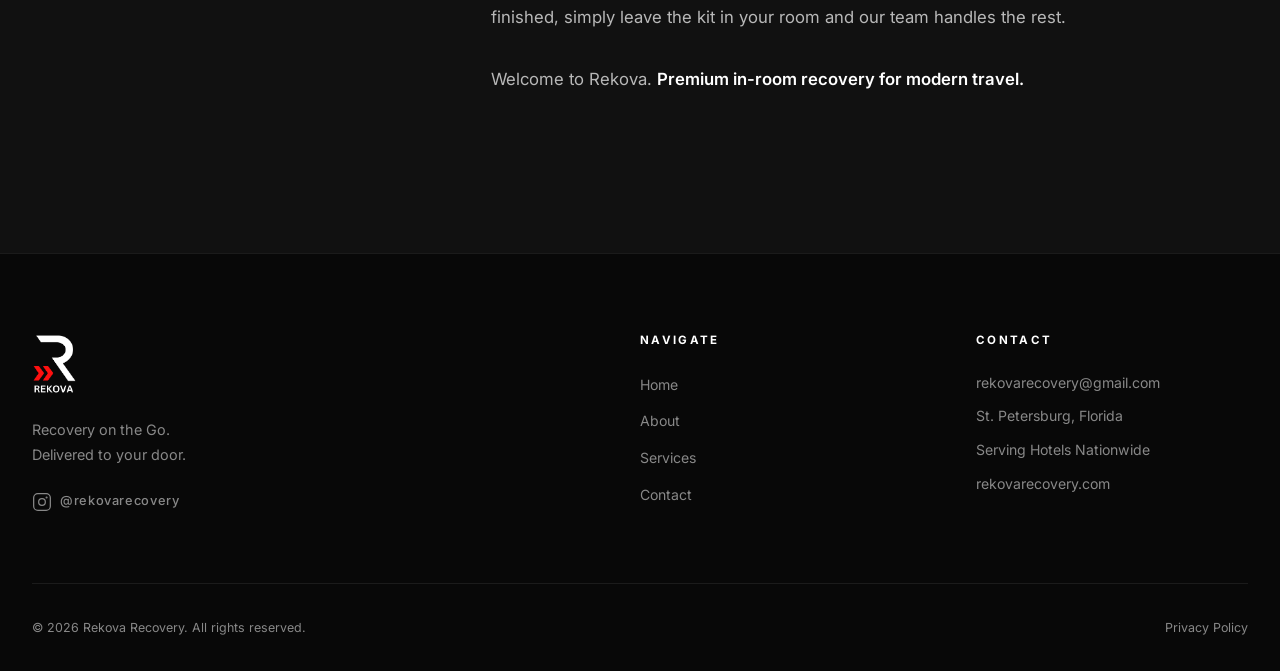
==== commit d451de08: "Add favicon, bold story heading, fix video embeds" ====
--- a/about.html
+++ b/about.html
@@ -4,6 +4,7 @@
     <meta charset="UTF-8">
     <meta name="viewport" content="width=device-width, initial-scale=1.0">
     <title>About - Rekova Recovery</title>
+    <link rel="icon" type="image/png" href="rekova-logo.png">
     <link rel="stylesheet" href="styles.css">
     <link rel="preconnect" href="https://fonts.googleapis.com">
     <link rel="preconnect" href="https://fonts.gstatic.com" crossorigin>
@@ -49,9 +50,7 @@
                     <p>Until now.</p>
                 </div>
                 <div class="about-intro-media reveal-right">
-                    <video autoplay muted loop playsinline>
-                        <source src="about-video.mp4" type="video/mp4">
-                    </video>
+                    <iframe src="https://www.youtube-nocookie.com/embed/OkuoscADDKU?autoplay=1&mute=1&loop=1&playlist=OkuoscADDKU&controls=0&rel=0&playsinline=1&modestbranding=1&enablejsapi=1" frameborder="0" allow="autoplay; encrypted-media; fullscreen" allowfullscreen style="position:absolute;top:0;left:0;width:100%;height:100%;pointer-events:none;"></iframe>
                 </div>
             </div>
         </div>
@@ -108,7 +107,7 @@
                     <h2 class="section-heading">Everything<br><em>You Need.</em></h2>
                 </div>
                 <div class="story-body reveal-right">
-                    <p>Your Private Recovery Suite</p>
+                    <p><strong>Your Private Recovery Suite</strong></p>
                     <p>Each Rekova Recovery Kit is delivered directly to your hotel room - just like room service - and includes professional-grade recovery technology such as compression therapy, red light therapy, percussion massage tools, and curated wellness essentials. No appointments. No shared facilities. No extra travel. Just recovery, ready when you arrive.</p>
                     <p><strong>More Than Recovery</strong></p>
                     <p>Every Rekova kit also includes a curated surprise gift experience. No two kits are exactly the same - creating a premium unboxing moment for every guest. From local restaurant perks and wellness products to exclusive city experiences and partner gifts, Rekova is designed to help guests recover while experiencing the best each destination has to offer.</p>
--- a/styles.css
+++ b/styles.css
@@ -283,6 +283,18 @@
     width: 100%; height: 100%;
     object-fit: cover;
     object-position: center;
+}
+/* YouTube iframe cover */
+iframe.hero-video {
+    position: absolute;
+    top: 50%;
+    left: 50%;
+    width: 177.78vh; /* 16:9 ratio */
+    height: 100vh;
+    min-width: 100%;
+    min-height: 56.25vw; /* 16:9 ratio */
+    transform: translate(-50%, -50%);
+    pointer-events: none;
 }
 .hero-overlay {
     position: absolute;
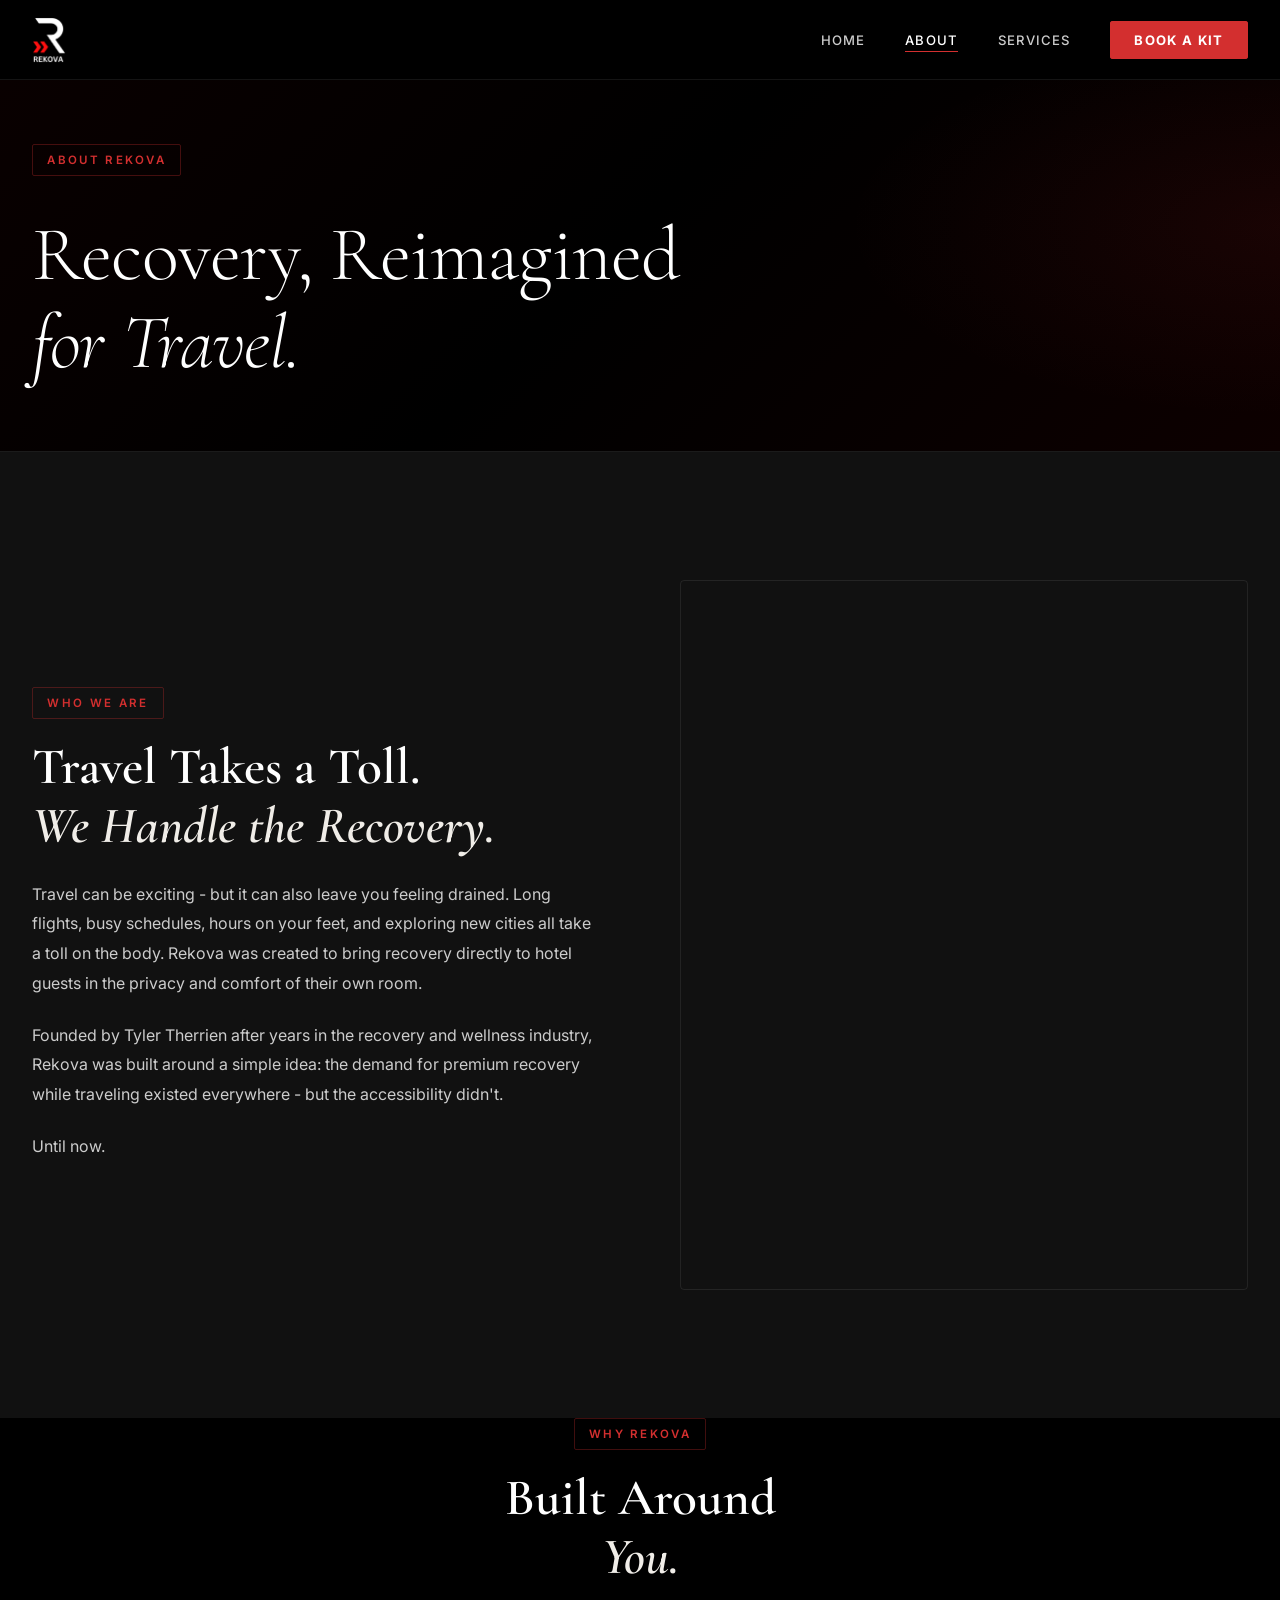
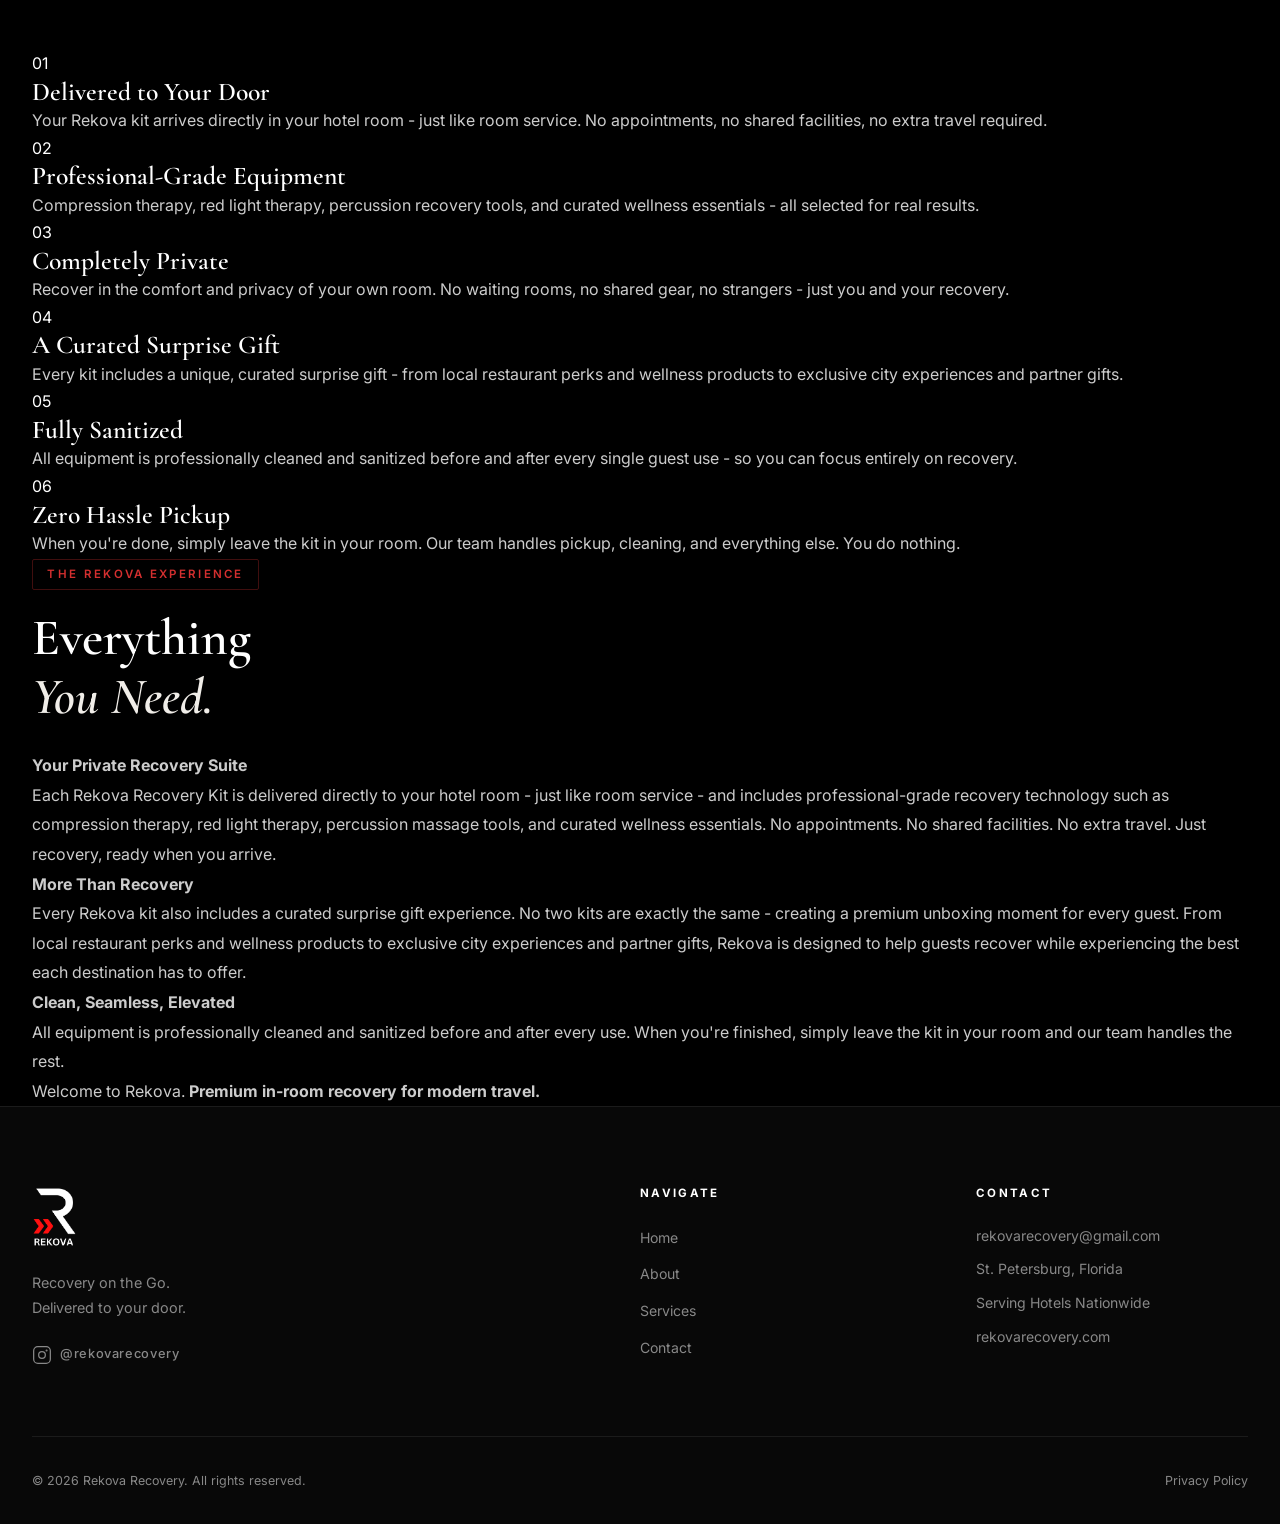
==== commit 9d86620f: "Hide YouTube UI with fade-out shield overlay" ====
--- a/about.html
+++ b/about.html
@@ -50,7 +50,8 @@
                     <p>Until now.</p>
                 </div>
                 <div class="about-intro-media reveal-right">
-                    <iframe src="https://www.youtube-nocookie.com/embed/OkuoscADDKU?autoplay=1&mute=1&loop=1&playlist=OkuoscADDKU&controls=0&rel=0&playsinline=1&modestbranding=1&enablejsapi=1" frameborder="0" allow="autoplay; encrypted-media; fullscreen" allowfullscreen style="position:absolute;top:0;left:0;width:100%;height:100%;pointer-events:none;"></iframe>
+                    <iframe src="https://www.youtube-nocookie.com/embed/OkuoscADDKU?autoplay=1&mute=1&loop=1&playlist=OkuoscADDKU&controls=0&rel=0&playsinline=1&modestbranding=1&enablejsapi=1" frameborder="0" allow="autoplay; encrypted-media; fullscreen" allowfullscreen style="position:absolute;top:-7.5%;left:-7.5%;width:115%;height:115%;pointer-events:none;"></iframe>
+                    <div class="video-shield"></div>
                 </div>
             </div>
         </div>
--- a/styles.css
+++ b/styles.css
@@ -289,10 +289,10 @@
     position: absolute;
     top: 50%;
     left: 50%;
-    width: 177.78vh; /* 16:9 ratio */
-    height: 100vh;
-    min-width: 100%;
-    min-height: 56.25vw; /* 16:9 ratio */
+    width: 200vh;
+    height: 115vh;
+    min-width: 115%;
+    min-height: 60vw;
     transform: translate(-50%, -50%);
     pointer-events: none;
 }
@@ -926,6 +926,17 @@
     border: 1px solid var(--border);
 }
 .about-intro-media video { width: 100%; height: 100%; object-fit: cover; }
+
+.video-shield {
+    position: absolute;
+    inset: 0;
+    background: #000;
+    z-index: 3;
+    pointer-events: none;
+    animation: shieldFade 0.6s ease 2s forwards;
+}
+@keyframes shieldFade {
+    to { opacity: 0; }
 
 .about-values {
     padding: 8rem 0;
